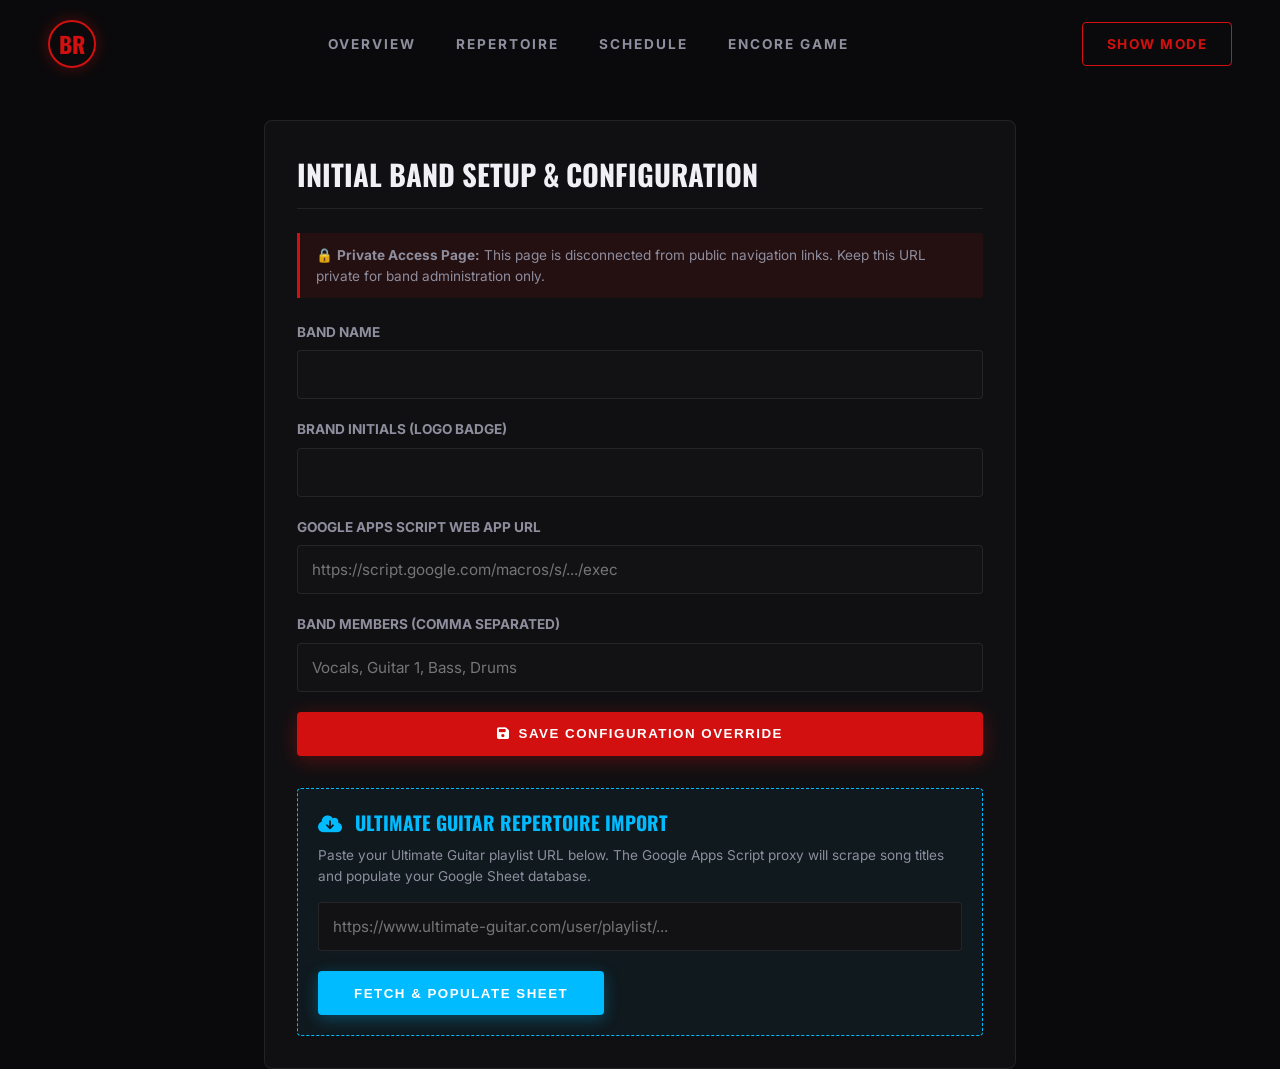
==== admin.html @ 64a3a09d "Update admin.html" ====
<!DOCTYPE html>
<html lang="en">
<head>
  <meta charset="UTF-8">
  <meta name="viewport" content="width=device-width, initial-scale=1.0, maximum-scale=1.0, user-scalable=no, viewport-fit=cover">
  <meta name="theme-color" content="#0a0a0c">
  <title>Admin Operations — Setup & Sync</title>

  <!-- Typography & Icons -->
  <link rel="preconnect" href="https://fonts.googleapis.com">
  <link rel="preconnect" href="https://fonts.gstatic.com" crossorigin>
  <link href="https://fonts.googleapis.com/css2?family=Inter:wght@400;600;700&family=Oswald:wght@700&display=swap" rel="stylesheet">
  <link rel="stylesheet" href="https://cdnjs.cloudflare.com/ajax/libs/font-awesome/6.4.0/css/all.min.css">
  
  <!-- Shared Design Engine -->
  <link rel="stylesheet" href="css/style.css">

  <style>
    .admin-container {
      max-width: 800px;
      margin: 120px auto 60px auto;
      padding: 0 24px;
    }

    .admin-panel {
      background: var(--bg-card);
      border: 1px solid var(--border-dark);
      border-radius: var(--radius-md);
      padding: 32px;
      backdrop-filter: blur(12px);
    }

    .admin-panel h2 {
      font-family: var(--font-display);
      font-size: 1.8rem;
      text-transform: uppercase;
      margin-bottom: 24px;
      border-bottom: 1px solid var(--border-dark);
      padding-bottom: 12px;
    }

    .form-group {
      margin-bottom: 20px;
    }

    .form-group label {
      display: block;
      font-size: 0.85rem;
      font-weight: 700;
      color: var(--text-muted);
      margin-bottom: 8px;
      text-transform: uppercase;
    }

    .form-control {
      width: 100%;
      padding: 14px;
      background: var(--bg-secondary);
      border: 1px solid var(--border-dark);
      border-radius: var(--radius-sm);
      color: var(--text-main);
      font-family: var(--font-body);
      font-size: 0.95rem;
    }

    .form-control:focus {
      outline: none;
      border-color: var(--accent-red);
    }

    .sync-box {
      background: rgba(0, 187, 255, 0.05);
      border: 1px dashed #00bbff;
      border-radius: var(--radius-sm);
      padding: 20px;
      margin-top: 32px;
    }

    .sync-box h3 {
      font-family: var(--font-display);
      color: #00bbff;
      font-size: 1.2rem;
      margin-bottom: 8px;
    }

    .security-notice {
      background: rgba(211, 16, 16, 0.1);
      border-left: 3px solid var(--accent-red);
      padding: 12px 16px;
      font-size: 0.85rem;
      color: var(--text-muted);
      margin-bottom: 24px;
      border-radius: 0 var(--radius-sm) var(--radius-sm) 0;
    }
  </style>
</head>
<body class="no-select">

  <!-- Isolated Navigation Bar (Notice 'Members/Admin' is unlinked from public view) -->
  <header>
    <nav class="navbar">
      <a href="index.html" class="brand-logo" id="navLogo">BR</a>
      <ul class="nav-links">
        <li><a href="index.html">Overview</a></li>
        <li><a href="playlist.html">Repertoire</a></li>
        <li><a href="calendar.html">Schedule</a></li>
        <li><a href="fan.html">Encore Game</a></li>
      </ul>
      <a href="rehearsal.html" class="btn-sign-in">SHOW MODE</a>
    </nav>
  </header>

  <!-- Admin Workspace -->
  <main class="admin-container">
    <section class="admin-panel">
      <h2>INITIAL BAND SETUP &amp; CONFIGURATION</h2>
      
      <div class="security-notice">
        🔒 <strong>Private Access Page:</strong> This page is disconnected from public navigation links. Keep this URL private for band administration only.
      </div>

      <form id="adminForm" onsubmit="saveAdminSettings(event)">
        
        <div class="form-group">
          <label for="cfgBandName">Band Name</label>
          <input type="text" id="cfgBandName" class="form-control" required>
        </div>

        <div class="form-group">
          <label for="cfgBrandInitials">Brand Initials (Logo Badge)</label>
          <input type="text" id="cfgBrandInitials" class="form-control" maxlength="3" required>
        </div>

        <div class="form-group">
          <label for="cfgScriptUrl">Google Apps Script Web App URL</label>
          <input type="url" id="cfgScriptUrl" class="form-control" placeholder="https://script.google.com/macros/s/.../exec">
        </div>

        <div class="form-group">
          <label for="cfgMembers">Band Members (Comma Separated)</label>
          <input type="text" id="cfgMembers" class="form-control" placeholder="Vocals, Guitar 1, Bass, Drums">
        </div>

        <button type="submit" class="btn-primary" style="width: 100%;">
          <i class="fa-solid fa-floppy-disk" style="margin-right: 8px;"></i> SAVE CONFIGURATION OVERRIDE
        </button>
      </form>

      <!-- Ultimate Guitar Auto-Sync Utility -->
      <div class="sync-box">
        <h3><i class="fa-solid fa-cloud-arrow-down" style="margin-right: 8px;"></i> ULTIMATE GUITAR REPERTOIRE IMPORT</h3>
        <p style="font-size: 0.85rem; color: var(--text-muted); margin-bottom: 16px;">
          Paste your Ultimate Guitar playlist URL below. The Google Apps Script proxy will scrape song titles and populate your Google Sheet database.
        </p>
        <div class="form-group">
          <input type="url" id="ugPlaylistUrl" class="form-control" placeholder="https://www.ultimate-guitar.com/user/playlist/...">
        </div>
        <button class="btn-primary" style="background: #00bbff; box-shadow: 0 4px 16px rgba(0,187,255,0.3);" onclick="syncUGPlaylist()">
          FETCH &amp; POPULATE SHEET
        </button>
      </div>

    </section>
  </main>

  <!-- JS Dependencies -->
  <script src="js/config.js"></script>
  <script src="js/api.js"></script>

  <script>
    document.addEventListener("DOMContentLoaded", () => {
      if (typeof BAND_CONFIG !== 'undefined') {
        document.getElementById('cfgBandName').value = BAND_CONFIG.bandName || '';
        document.getElementById('cfgBrandInitials').value = BAND_CONFIG.brandInitials || '';
        document.getElementById('cfgScriptUrl').value = BAND_CONFIG.googleScriptUrl || '';
        document.getElementById('cfgMembers').value = (BAND_CONFIG.members || []).join(', ');
      }
    });

    function saveAdminSettings(e) {
      e.preventDefault();
      
      const updatedConfig = {
        bandName: document.getElementById('cfgBandName').value,
        brandInitials: document.getElementById('cfgBrandInitials').value,
        googleScriptUrl: document.getElementById('cfgScriptUrl').value,
        members: document.getElementById('cfgMembers').value.split(',').map(m => m.trim())
      };

      // Save locally to browser local storage
      localStorage.setItem('BAND_CONFIG_OVERRIDE', JSON.stringify(updatedConfig));
      alert("Configuration override saved locally!");
      window.location.reload();
    }

    async function syncUGPlaylist() {
      const ugUrl = document.getElementById('ugPlaylistUrl').value;
      if (!ugUrl) return alert("Please enter a valid Ultimate Guitar playlist link.");
      if (!BAND_CONFIG.googleScriptUrl) return alert("Please configure and save your Google Apps Script Web App URL first.");

      alert("Triggering server-side scraper... This may take a few seconds.");

      try {
        const response = await fetch(`${BAND_CONFIG.googleScriptUrl}?action=parseUGLink&url=${encodeURIComponent(ugUrl)}`);
        const result = await response.json();
        if (result.status === 'success') {
          alert(`Successfully parsed ${result.data.length} tracks into Google Sheets! Your background sync script will update data/playlist.json.`);
        } else {
          alert("Error parsing UG link: " + result.message);
        }
      } catch (err) {
        alert("Failed to connect to backend server.");
      }
    }
  </script>
</body>
</html>
---- css/style.css ----
/* ==========================================================================
   DESIGN SYSTEM TOKENS & CROSS-PLATFORM RESET
   ========================================================================== */
:root {
  /* Color Palette */
  --bg-primary: #0a0a0c;
  --bg-secondary: #121215;
  --bg-card: rgba(18, 18, 21, 0.85);
  
  --accent-red: #d31010;
  --accent-red-hover: #ff1e1e;
  --accent-red-glow: rgba(211, 16, 16, 0.35);
  
  --text-main: #f0f0f5;
  --text-muted: #8e8e9e;
  --text-dim: #505060;
  
  --border-dark: rgba(255, 255, 255, 0.08);
  --border-red: rgba(211, 16, 16, 0.3);

  /* Fluid Typography using CSS Clamp (Device Agnostic) */
  --font-display: 'Oswald', 'Impact', 'Arial Black', sans-serif;
  --font-body: 'Inter', -apple-system, BlinkMacSystemFont, "Segoe UI", Roboto, Oxygen, Ubuntu, Cantarell, sans-serif;
  --font-mono: 'Courier New', Courier, monospace;

  /* Touch & Ergonomics */
  --touch-target-min: 44px;
  --radius-sm: 4px;
  --radius-md: 8px;
  --radius-lg: 16px;
  
  /* Transitions */
  --transition-fast: 0.15s cubic-bezier(0.4, 0, 0.2, 1);
  --transition-smooth: 0.3s cubic-bezier(0.4, 0, 0.2, 1);
}

/* Universal Box Sizing & Touch Tap Highlight Reset */
*, *::before, *::after {
  box-sizing: border-box;
  margin: 0;
  padding: 0;
  -webkit-tap-highlight-color: transparent; /* Eliminates Android/iOS tap gray flash */
}

/* Root Document Optimization */
html {
  font-size: 16px;
  scroll-behavior: smooth;
  height: 100%;
  background-color: var(--bg-primary);
}

body {
  background-color: var(--bg-primary);
  color: var(--text-main);
  font-family: var(--font-body);
  line-height: 1.5;
  min-height: 100vh;
  min-height: 100dvh; /* Dynamic Viewport Height for iOS Safari / Mobile Chrome */
  overflow-x: hidden;
  text-rendering: optimizeLegibility;
  -webkit-font-smoothing: antialiased;
  -moz-osx-font-smoothing: grayscale;
  
  /* Handle iOS Safe Area Insets (iPhone Notch / Home Bar) */
  padding-top: env(safe-area-inset-top);
  padding-bottom: env(safe-area-inset-bottom);
  padding-left: env(safe-area-inset-left);
  padding-right: env(safe-area-inset-right);
}

/* Prevent unwanted OS text selection during touch hold gestures */
.no-select {
  -webkit-touch-callout: none; /* iOS Safari touch popups */
  -webkit-user-select: none;   /* Safari */
  -khtml-user-select: none;
  -moz-user-select: none;      /* Firefox */
  -ms-user-select: none;       /* IE/Edge */
  user-select: none;           /* Standard */
}

/* ==========================================================================
   NAVIGATION BAR (Responsive Flexbox & Glassmorphism)
   ========================================================================== */
.navbar {
  display: flex;
  justify-content: space-between;
  align-items: center;
  padding: 20px 48px;
  position: absolute;
  top: 0;
  left: 0;
  width: 100%;
  z-index: 1000;
  background: linear-gradient(180deg, rgba(10, 10, 12, 0.9) 0%, rgba(10, 10, 12, 0) 100%);
}

.brand-logo {
  display: inline-flex;
  align-items: center;
  justify-content: center;
  min-width: var(--touch-target-min);
  min-height: var(--touch-target-min);
  width: 48px;
  height: 48px;
  border-radius: 50%;
  border: 2px solid var(--accent-red);
  color: var(--accent-red);
  font-family: var(--font-display);
  font-size: 1.4rem;
  font-weight: 700;
  text-decoration: none;
  box-shadow: 0 0 16px var(--accent-red-glow);
  transition: transform var(--transition-fast);
}

.brand-logo:active {
  transform: scale(0.95);
}

.nav-links {
  display: flex;
  gap: 32px;
  list-style: none;
}

.nav-links a {
  color: var(--text-muted);
  text-decoration: none;
  font-size: 0.85rem;
  font-weight: 700;
  letter-spacing: 2px;
  text-transform: uppercase;
  padding: 8px 4px;
  min-height: var(--touch-target-min);
  display: inline-flex;
  align-items: center;
  transition: color var(--transition-fast);
}

.nav-links a:hover,
.nav-links a.active {
  color: var(--text-main);
  border-bottom: 2px solid var(--accent-red);
}

.btn-sign-in {
  display: inline-flex;
  align-items: center;
  justify-content: center;
  min-height: var(--touch-target-min);
  padding: 10px 24px;
  border: 1px solid var(--accent-red);
  color: var(--accent-red);
  background: transparent;
  text-decoration: none;
  font-size: 0.85rem;
  font-weight: 700;
  letter-spacing: 1.5px;
  text-transform: uppercase;
  border-radius: var(--radius-sm);
  transition: all var(--transition-fast);
  cursor: pointer;
}

.btn-sign-in:hover, .btn-sign-in:active {
  background: var(--accent-red);
  color: #fff;
  box-shadow: 0 0 20px var(--accent-red-glow);
}

/* ==========================================================================
   HERO SECTION (Fluid Layouts & Aspect Ratio Handling)
   ========================================================================== */
.hero {
  position: relative;
  min-height: 100vh;
  min-height: 100dvh;
  display: flex;
  flex-direction: column;
  justify-content: space-between;
  padding: 120px 48px 40px 48px;
  background: 
    linear-gradient(90deg, rgba(10,10,12,0.95) 0%, rgba(10,10,12,0.65) 50%, rgba(10,10,12,0.95) 100%),
    radial-gradient(circle at 65% 40%, var(--accent-red-glow) 0%, transparent 45%),
    url('../assets/images/hero-bg.jpg') center/cover no-repeat #0a0a0c;
}

.hero-content {
  max-width: 700px;
  margin-top: auto;
  margin-bottom: 40px;
  z-index: 2;
}

/* Fluid Heading Scaling across screens using clamp() */
.hero-title {
  font-family: var(--font-display);
  font-size: clamp(2.8rem, 7vw, 5.5rem);
  line-height: 0.95;
  letter-spacing: 1px;
  text-transform: uppercase;
  margin-bottom: 20px;
}

.hero-title span.white { color: var(--text-main); display: block; }
.hero-title span.red { color: var(--accent-red); display: block; text-shadow: 0 0 24px var(--accent-red-glow); }

.hero-subtitle {
  color: var(--text-muted);
  font-size: clamp(0.95rem, 2vw, 1.2rem);
  margin-bottom: 32px;
  max-width: 520px;
}

.hero-actions {
  display: flex;
  align-items: center;
  gap: 20px;
  flex-wrap: wrap;
}

.btn-primary {
  display: inline-flex;
  align-items: center;
  justify-content: center;
  min-height: var(--touch-target-min);
  background: var(--accent-red);
  color: #fff;
  padding: 14px 36px;
  font-weight: 700;
  letter-spacing: 1.5px;
  text-transform: uppercase;
  text-decoration: none;
  border-radius: var(--radius-sm);
  box-shadow: 0 4px 20px var(--accent-red-glow);
  transition: all var(--transition-fast);
  border: none;
  cursor: pointer;
}

.btn-primary:hover, .btn-primary:active {
  background: var(--accent-red-hover);
  transform: translateY(-2px);
}

.btn-link {
  display: inline-flex;
  align-items: center;
  min-height: var(--touch-target-min);
  color: var(--text-main);
  text-decoration: none;
  font-size: 0.9rem;
  font-weight: 600;
  letter-spacing: 1px;
  transition: color var(--transition-fast);
  padding: 0 8px;
}

.btn-link:hover { color: var(--accent-red); }

/* ==========================================================================
   FEATURE DOCK / GRID (Auto-Fit Responsive Grid Layout)
   ========================================================================== */
.features-dock {
  display: grid;
  grid-template-columns: repeat(auto-fit, minmax(240px, 1fr));
  gap: 16px;
  z-index: 2;
  width: 100%;
}

.feature-card {
  background: var(--bg-card);
  border: 1px solid var(--border-dark);
  border-radius: var(--radius-md);
  padding: 20px;
  display: flex;
  align-items: flex-start;
  gap: 16px;
  backdrop-filter: blur(12px);
  -webkit-backdrop-filter: blur(12px); /* Safari support */
  text-decoration: none;
  transition: all var(--transition-smooth);
  min-height: 88px;
}

.feature-card:hover {
  border-color: var(--border-red);
  transform: translateY(-4px);
  background: rgba(25, 25, 30, 0.9);
  box-shadow: 0 12px 30px rgba(0, 0, 0, 0.6);
}

.feature-icon {
  color: var(--accent-red);
  font-size: 1.6rem;
  flex-shrink: 0;
  margin-top: 2px;
}

.feature-info h3 {
  color: var(--text-main);
  font-size: 0.85rem;
  font-weight: 700;
  letter-spacing: 1.5px;
  text-transform: uppercase;
  margin-bottom: 4px;
}

.feature-info p {
  color: var(--text-muted);
  font-size: 0.8rem;
  line-height: 1.35;
}

/* ==========================================================================
   MEDIA QUERIES (Mobile, Tablet, Desktop Ergonomics)
   ========================================================================== */

/* Tablets & Small Laptops */
@media (max-width: 1024px) {
  .navbar { padding: 16px 32px; }
  .hero { padding: 100px 32px 32px 32px; }
}

/* Mobile Devices (iOS iPhones, Android Smartphones) */
@media (max-width: 768px) {
  .navbar {
    padding: 16px 20px;
  }
  
  /* Hide text links on small screens to prioritize clean touch experience */
  .nav-links {
    display: none; 
  }

  .hero {
    padding: 90px 20px 24px 20px;
  }

  .hero-content {
    margin-bottom: 24px;
  }

  .hero-actions {
    flex-direction: column;
    align-items: stretch;
    gap: 12px;
  }

  .btn-primary, .btn-link {
    width: 100%;
    justify-content: center;
  }

  .features-dock {
    grid-template-columns: 1fr; /* Single column stack for mobile touch readability */
    gap: 12px;
  }

  .feature-card {
    padding: 16px;
  }
}
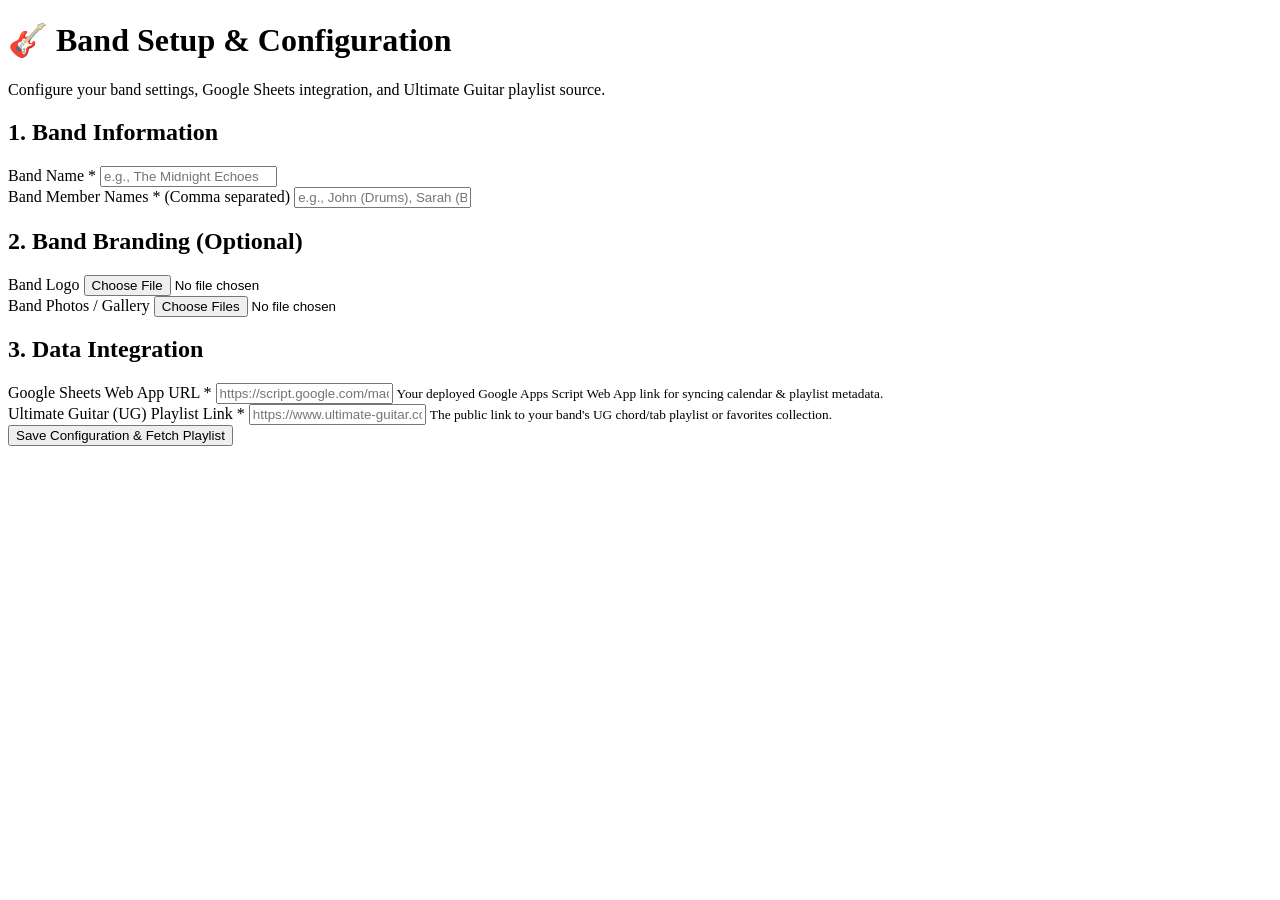
==== commit 56bd54c5: "Update and rename setup.html to admin.html" ====
--- a/admin.html
+++ b/admin.html
@@ -2,216 +2,82 @@
 <html lang="en">
 <head>
   <meta charset="UTF-8">
-  <meta name="viewport" content="width=device-width, initial-scale=1.0, maximum-scale=1.0, user-scalable=no, viewport-fit=cover">
-  <meta name="theme-color" content="#0a0a0c">
-  <title>Admin Operations — Setup & Sync</title>
+  <meta name="viewport" content="width=device-width, initial-scale=1.0">
+  <title>Band Setup & Admin Configuration</title>
+  <link rel="stylesheet" href="css/main.css">
+  <link rel="stylesheet" href="css/components.css">
+  <link rel="stylesheet" href="css/responsive.css">
+</head>
+<body>
 
-  <!-- Typography & Icons -->
-  <link rel="preconnect" href="https://fonts.googleapis.com">
-  <link rel="preconnect" href="https://fonts.gstatic.com" crossorigin>
-  <link href="https://fonts.googleapis.com/css2?family=Inter:wght@400;600;700&family=Oswald:wght@700&display=swap" rel="stylesheet">
-  <link rel="stylesheet" href="https://cdnjs.cloudflare.com/ajax/libs/font-awesome/6.4.0/css/all.min.css">
-  
-  <!-- Shared Design Engine -->
-  <link rel="stylesheet" href="css/style.css">
+  <main class="container">
+    <header class="admin-header">
+      <h1>🎸 Band Setup & Configuration</h1>
+      <p>Configure your band settings, Google Sheets integration, and Ultimate Guitar playlist source.</p>
+    </header>
 
-  <style>
-    .admin-container {
-      max-width: 800px;
-      margin: 120px auto 60px auto;
-      padding: 0 24px;
-    }
-
-    .admin-panel {
-      background: var(--bg-card);
-      border: 1px solid var(--border-dark);
-      border-radius: var(--radius-md);
-      padding: 32px;
-      backdrop-filter: blur(12px);
-    }
-
-    .admin-panel h2 {
-      font-family: var(--font-display);
-      font-size: 1.8rem;
-      text-transform: uppercase;
-      margin-bottom: 24px;
-      border-bottom: 1px solid var(--border-dark);
-      padding-bottom: 12px;
-    }
-
-    .form-group {
-      margin-bottom: 20px;
-    }
-
-    .form-group label {
-      display: block;
-      font-size: 0.85rem;
-      font-weight: 700;
-      color: var(--text-muted);
-      margin-bottom: 8px;
-      text-transform: uppercase;
-    }
-
-    .form-control {
-      width: 100%;
-      padding: 14px;
-      background: var(--bg-secondary);
-      border: 1px solid var(--border-dark);
-      border-radius: var(--radius-sm);
-      color: var(--text-main);
-      font-family: var(--font-body);
-      font-size: 0.95rem;
-    }
-
-    .form-control:focus {
-      outline: none;
-      border-color: var(--accent-red);
-    }
-
-    .sync-box {
-      background: rgba(0, 187, 255, 0.05);
-      border: 1px dashed #00bbff;
-      border-radius: var(--radius-sm);
-      padding: 20px;
-      margin-top: 32px;
-    }
-
-    .sync-box h3 {
-      font-family: var(--font-display);
-      color: #00bbff;
-      font-size: 1.2rem;
-      margin-bottom: 8px;
-    }
-
-    .security-notice {
-      background: rgba(211, 16, 16, 0.1);
-      border-left: 3px solid var(--accent-red);
-      padding: 12px 16px;
-      font-size: 0.85rem;
-      color: var(--text-muted);
-      margin-bottom: 24px;
-      border-radius: 0 var(--radius-sm) var(--radius-sm) 0;
-    }
-  </style>
-</head>
-<body class="no-select">
-
-  <!-- Isolated Navigation Bar (Notice 'Members/Admin' is unlinked from public view) -->
-  <header>
-    <nav class="navbar">
-      <a href="index.html" class="brand-logo" id="navLogo">BR</a>
-      <ul class="nav-links">
-        <li><a href="index.html">Overview</a></li>
-        <li><a href="playlist.html">Repertoire</a></li>
-        <li><a href="calendar.html">Schedule</a></li>
-        <li><a href="fan.html">Encore Game</a></li>
-      </ul>
-      <a href="rehearsal.html" class="btn-sign-in">SHOW MODE</a>
-    </nav>
-  </header>
-
-  <!-- Admin Workspace -->
-  <main class="admin-container">
-    <section class="admin-panel">
-      <h2>INITIAL BAND SETUP &amp; CONFIGURATION</h2>
+    <form id="admin-form" class="card">
       
-      <div class="security-notice">
-        🔒 <strong>Private Access Page:</strong> This page is disconnected from public navigation links. Keep this URL private for band administration only.
-      </div>
-
-      <form id="adminForm" onsubmit="saveAdminSettings(event)">
+      <!-- Band Basic Details -->
+      <section class="form-section">
+        <h2>1. Band Information</h2>
         
         <div class="form-group">
-          <label for="cfgBandName">Band Name</label>
-          <input type="text" id="cfgBandName" class="form-control" required>
+          <label for="band-name">Band Name *</label>
+          <input type="text" id="band-name" name="bandName" placeholder="e.g., The Midnight Echoes" required>
         </div>
 
         <div class="form-group">
-          <label for="cfgBrandInitials">Brand Initials (Logo Badge)</label>
-          <input type="text" id="cfgBrandInitials" class="form-control" maxlength="3" required>
+          <label for="band-members">Band Member Names * (Comma separated)</label>
+          <input type="text" id="band-members" name="bandMembers" placeholder="e.g., John (Drums), Sarah (Bass), Alex (Guitar & Vox)" required>
+        </div>
+      </section>
+
+      <!-- Media Uploads -->
+      <section class="form-section">
+        <h2>2. Band Branding (Optional)</h2>
+        
+        <div class="form-group">
+          <label for="band-logo">Band Logo</label>
+          <input type="file" id="band-logo" name="bandLogo" accept="image/*">
+          <div id="logo-preview" class="image-preview"></div>
         </div>
 
         <div class="form-group">
-          <label for="cfgScriptUrl">Google Apps Script Web App URL</label>
-          <input type="url" id="cfgScriptUrl" class="form-control" placeholder="https://script.google.com/macros/s/.../exec">
+          <label for="band-photos">Band Photos / Gallery</label>
+          <input type="file" id="band-photos" name="bandPhotos" accept="image/*" multiple>
+          <div id="photos-preview" class="image-preview-grid"></div>
+        </div>
+      </section>
+
+      <!-- Integrations & Links -->
+      <section class="form-section">
+        <h2>3. Data Integration</h2>
+
+        <div class="form-group">
+          <label for="sheets-url">Google Sheets Web App URL *</label>
+          <input type="url" id="sheets-url" name="sheetsUrl" placeholder="https://script.google.com/macros/s/.../exec" required>
+          <small class="help-text">Your deployed Google Apps Script Web App link for syncing calendar & playlist metadata.</small>
         </div>
 
         <div class="form-group">
-          <label for="cfgMembers">Band Members (Comma Separated)</label>
-          <input type="text" id="cfgMembers" class="form-control" placeholder="Vocals, Guitar 1, Bass, Drums">
+          <label for="ug-link">Ultimate Guitar (UG) Playlist Link *</label>
+          <input type="url" id="ug-link" name="ugLink" placeholder="https://www.ultimate-guitar.com/user/playlist/..." required>
+          <small class="help-text">The public link to your band's UG chord/tab playlist or favorites collection.</small>
         </div>
+      </section>
 
-        <button type="submit" class="btn-primary" style="width: 100%;">
-          <i class="fa-solid fa-floppy-disk" style="margin-right: 8px;"></i> SAVE CONFIGURATION OVERRIDE
-        </button>
-      </form>
-
-      <!-- Ultimate Guitar Auto-Sync Utility -->
-      <div class="sync-box">
-        <h3><i class="fa-solid fa-cloud-arrow-down" style="margin-right: 8px;"></i> ULTIMATE GUITAR REPERTOIRE IMPORT</h3>
-        <p style="font-size: 0.85rem; color: var(--text-muted); margin-bottom: 16px;">
-          Paste your Ultimate Guitar playlist URL below. The Google Apps Script proxy will scrape song titles and populate your Google Sheet database.
-        </p>
-        <div class="form-group">
-          <input type="url" id="ugPlaylistUrl" class="form-control" placeholder="https://www.ultimate-guitar.com/user/playlist/...">
-        </div>
-        <button class="btn-primary" style="background: #00bbff; box-shadow: 0 4px 16px rgba(0,187,255,0.3);" onclick="syncUGPlaylist()">
-          FETCH &amp; POPULATE SHEET
-        </button>
+      <!-- Form Actions -->
+      <div class="form-actions">
+        <button type="submit" id="save-btn" class="btn btn-primary">Save Configuration & Fetch Playlist</button>
+        <span id="status-message" class="status-msg"></span>
       </div>
 
-    </section>
+    </form>
   </main>
 
-  <!-- JS Dependencies -->
   <script src="js/config.js"></script>
   <script src="js/api.js"></script>
-
-  <script>
-    document.addEventListener("DOMContentLoaded", () => {
-      if (typeof BAND_CONFIG !== 'undefined') {
-        document.getElementById('cfgBandName').value = BAND_CONFIG.bandName || '';
-        document.getElementById('cfgBrandInitials').value = BAND_CONFIG.brandInitials || '';
-        document.getElementById('cfgScriptUrl').value = BAND_CONFIG.googleScriptUrl || '';
-        document.getElementById('cfgMembers').value = (BAND_CONFIG.members || []).join(', ');
-      }
-    });
-
-    function saveAdminSettings(e) {
-      e.preventDefault();
-      
-      const updatedConfig = {
-        bandName: document.getElementById('cfgBandName').value,
-        brandInitials: document.getElementById('cfgBrandInitials').value,
-        googleScriptUrl: document.getElementById('cfgScriptUrl').value,
-        members: document.getElementById('cfgMembers').value.split(',').map(m => m.trim())
-      };
-
-      // Save locally to browser local storage
-      localStorage.setItem('BAND_CONFIG_OVERRIDE', JSON.stringify(updatedConfig));
-      alert("Configuration override saved locally!");
-      window.location.reload();
-    }
-
-    async function syncUGPlaylist() {
-      const ugUrl = document.getElementById('ugPlaylistUrl').value;
-      if (!ugUrl) return alert("Please enter a valid Ultimate Guitar playlist link.");
-      if (!BAND_CONFIG.googleScriptUrl) return alert("Please configure and save your Google Apps Script Web App URL first.");
-
-      alert("Triggering server-side scraper... This may take a few seconds.");
-
-      try {
-        const response = await fetch(`${BAND_CONFIG.googleScriptUrl}?action=parseUGLink&url=${encodeURIComponent(ugUrl)}`);
-        const result = await response.json();
-        if (result.status === 'success') {
-          alert(`Successfully parsed ${result.data.length} tracks into Google Sheets! Your background sync script will update data/playlist.json.`);
-        } else {
-          alert("Error parsing UG link: " + result.message);
-        }
-      } catch (err) {
-        alert("Failed to connect to backend server.");
-      }
-    }
-  </script>
+  <script src="js/admin.js"></script>
 </body>
 </html>
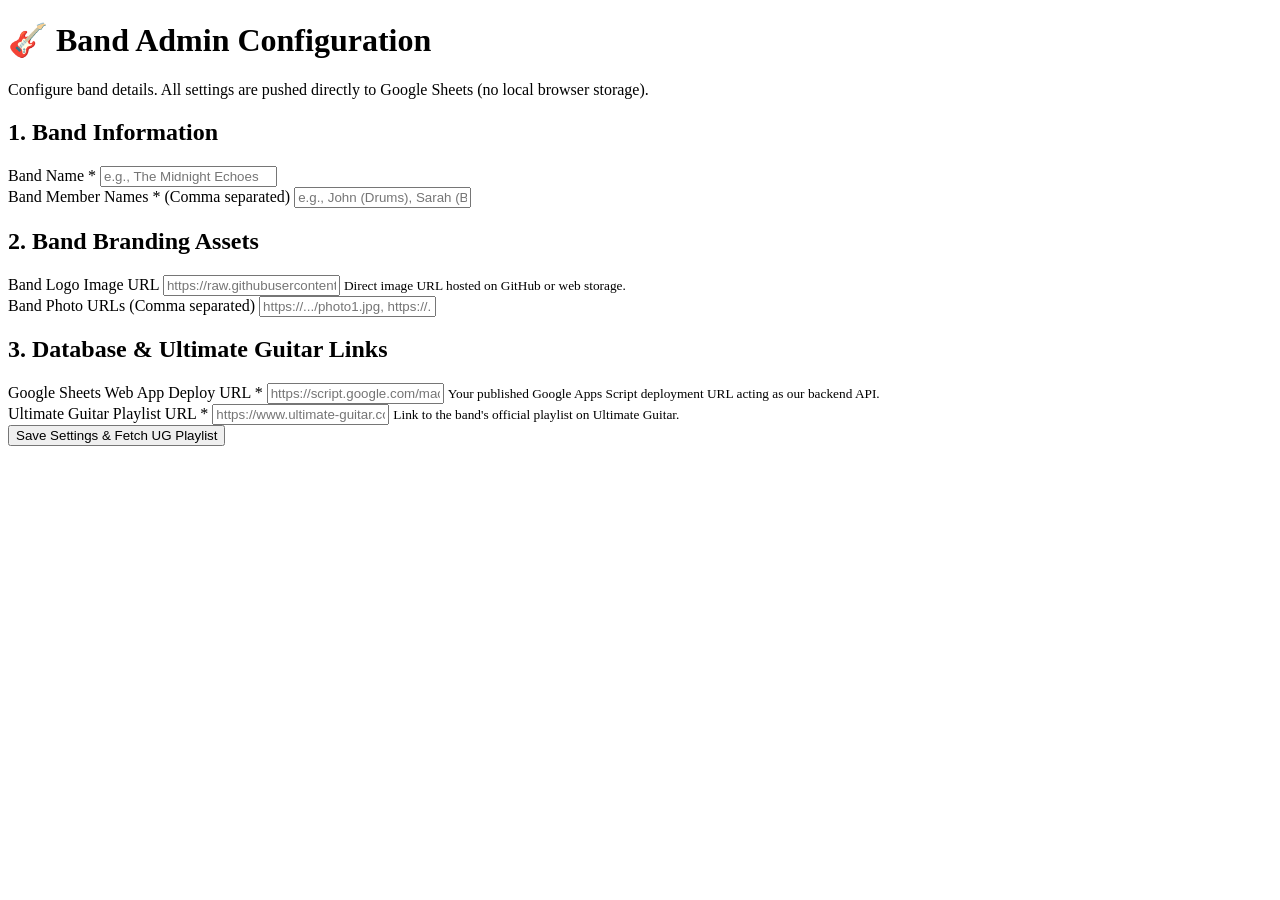
==== commit 50df3f85: "Update admin.html" ====
--- a/admin.html
+++ b/admin.html
@@ -3,7 +3,7 @@
 <head>
   <meta charset="UTF-8">
   <meta name="viewport" content="width=device-width, initial-scale=1.0">
-  <title>Band Setup & Admin Configuration</title>
+  <title>Admin - Band Configuration</title>
   <link rel="stylesheet" href="css/main.css">
   <link rel="stylesheet" href="css/components.css">
   <link rel="stylesheet" href="css/responsive.css">
@@ -12,8 +12,8 @@
 
   <main class="container">
     <header class="admin-header">
-      <h1>🎸 Band Setup & Configuration</h1>
-      <p>Configure your band settings, Google Sheets integration, and Ultimate Guitar playlist source.</p>
+      <h1>🎸 Band Admin Configuration</h1>
+      <p>Configure band details. All settings are pushed directly to Google Sheets (no local browser storage).</p>
     </header>
 
     <form id="admin-form" class="card">
@@ -29,48 +29,47 @@
 
         <div class="form-group">
           <label for="band-members">Band Member Names * (Comma separated)</label>
-          <input type="text" id="band-members" name="bandMembers" placeholder="e.g., John (Drums), Sarah (Bass), Alex (Guitar & Vox)" required>
+          <input type="text" id="band-members" name="bandMembers" placeholder="e.g., John (Drums), Sarah (Bass), Alex (Guitar)" required>
         </div>
       </section>
 
-      <!-- Media Uploads -->
+      <!-- Media Links -->
       <section class="form-section">
-        <h2>2. Band Branding (Optional)</h2>
+        <h2>2. Band Branding Assets</h2>
         
         <div class="form-group">
-          <label for="band-logo">Band Logo</label>
-          <input type="file" id="band-logo" name="bandLogo" accept="image/*">
-          <div id="logo-preview" class="image-preview"></div>
+          <label for="band-logo-url">Band Logo Image URL</label>
+          <input type="url" id="band-logo-url" name="bandLogoUrl" placeholder="https://raw.githubusercontent.com/.../logo.png">
+          <small class="help-text">Direct image URL hosted on GitHub or web storage.</small>
         </div>
 
         <div class="form-group">
-          <label for="band-photos">Band Photos / Gallery</label>
-          <input type="file" id="band-photos" name="bandPhotos" accept="image/*" multiple>
-          <div id="photos-preview" class="image-preview-grid"></div>
+          <label for="band-photos-urls">Band Photo URLs (Comma separated)</label>
+          <input type="text" id="band-photos-urls" name="bandPhotosUrls" placeholder="https://.../photo1.jpg, https://.../photo2.jpg">
         </div>
       </section>
 
-      <!-- Integrations & Links -->
+      <!-- External Service Webhooks -->
       <section class="form-section">
-        <h2>3. Data Integration</h2>
+        <h2>3. Database & Ultimate Guitar Links</h2>
 
         <div class="form-group">
-          <label for="sheets-url">Google Sheets Web App URL *</label>
+          <label for="sheets-url">Google Sheets Web App Deploy URL *</label>
           <input type="url" id="sheets-url" name="sheetsUrl" placeholder="https://script.google.com/macros/s/.../exec" required>
-          <small class="help-text">Your deployed Google Apps Script Web App link for syncing calendar & playlist metadata.</small>
+          <small class="help-text">Your published Google Apps Script deployment URL acting as our backend API.</small>
         </div>
 
         <div class="form-group">
-          <label for="ug-link">Ultimate Guitar (UG) Playlist Link *</label>
+          <label for="ug-link">Ultimate Guitar Playlist URL *</label>
           <input type="url" id="ug-link" name="ugLink" placeholder="https://www.ultimate-guitar.com/user/playlist/..." required>
-          <small class="help-text">The public link to your band's UG chord/tab playlist or favorites collection.</small>
+          <small class="help-text">Link to the band's official playlist on Ultimate Guitar.</small>
         </div>
       </section>
 
-      <!-- Form Actions -->
+      <!-- Submit Actions -->
       <div class="form-actions">
-        <button type="submit" id="save-btn" class="btn btn-primary">Save Configuration & Fetch Playlist</button>
-        <span id="status-message" class="status-msg"></span>
+        <button type="submit" id="save-btn" class="btn btn-primary">Save Settings & Fetch UG Playlist</button>
+        <div id="status-message" class="status-msg" aria-live="polite"></div>
       </div>
 
     </form>
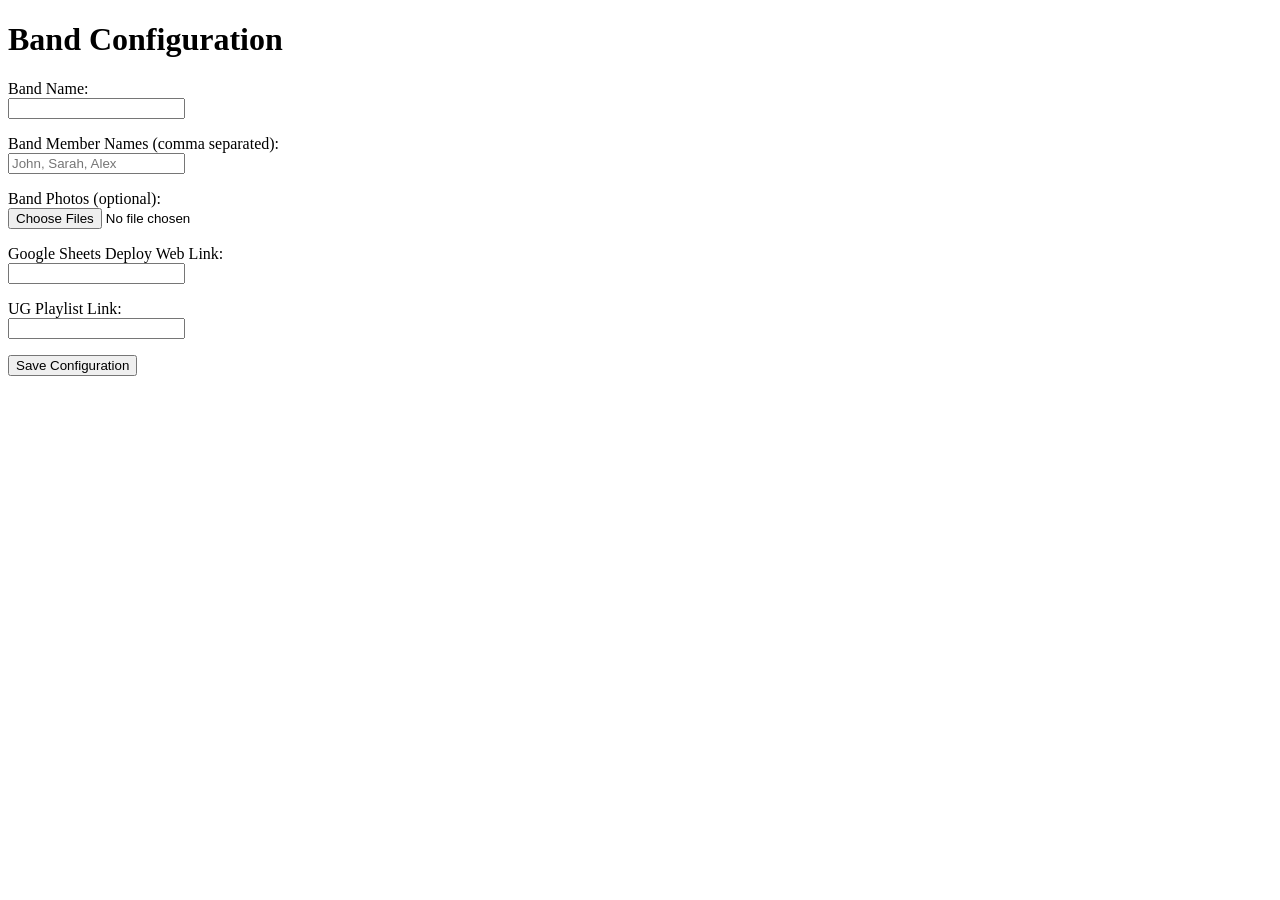
==== commit d5958753: "Update admin.html" ====
--- a/admin.html
+++ b/admin.html
@@ -3,80 +3,44 @@
 <head>
   <meta charset="UTF-8">
   <meta name="viewport" content="width=device-width, initial-scale=1.0">
-  <title>Admin - Band Configuration</title>
-  <link rel="stylesheet" href="css/main.css">
-  <link rel="stylesheet" href="css/components.css">
-  <link rel="stylesheet" href="css/responsive.css">
+  <title>Admin Setup</title>
 </head>
 <body>
+  <h1>Band Configuration</h1>
 
-  <main class="container">
-    <header class="admin-header">
-      <h1>🎸 Band Admin Configuration</h1>
-      <p>Configure band details. All settings are pushed directly to Google Sheets (no local browser storage).</p>
-    </header>
+  <form id="adminForm">
+    <p>
+      <label for="bandName">Band Name:</label><br>
+      <input type="text" id="bandName" name="bandName" required>
+    </p>
 
-    <form id="admin-form" class="card">
-      
-      <!-- Band Basic Details -->
-      <section class="form-section">
-        <h2>1. Band Information</h2>
-        
-        <div class="form-group">
-          <label for="band-name">Band Name *</label>
-          <input type="text" id="band-name" name="bandName" placeholder="e.g., The Midnight Echoes" required>
-        </div>
+    <p>
+      <label for="bandMembers">Band Member Names (comma separated):</label><br>
+      <input type="text" id="bandMembers" name="bandMembers" placeholder="John, Sarah, Alex" required>
+    </p>
 
-        <div class="form-group">
-          <label for="band-members">Band Member Names * (Comma separated)</label>
-          <input type="text" id="band-members" name="bandMembers" placeholder="e.g., John (Drums), Sarah (Bass), Alex (Guitar)" required>
-        </div>
-      </section>
+    <p>
+      <label for="bandPhotos">Band Photos (optional):</label><br>
+      <input type="file" id="bandPhotos" name="bandPhotos" accept="image/*" multiple>
+    </p>
 
-      <!-- Media Links -->
-      <section class="form-section">
-        <h2>2. Band Branding Assets</h2>
-        
-        <div class="form-group">
-          <label for="band-logo-url">Band Logo Image URL</label>
-          <input type="url" id="band-logo-url" name="bandLogoUrl" placeholder="https://raw.githubusercontent.com/.../logo.png">
-          <small class="help-text">Direct image URL hosted on GitHub or web storage.</small>
-        </div>
+    <p>
+      <label for="googleSheetsDeployUrl">Google Sheets Deploy Web Link:</label><br>
+      <input type="url" id="googleSheetsDeployUrl" name="googleSheetsDeployUrl" required>
+    </p>
 
-        <div class="form-group">
-          <label for="band-photos-urls">Band Photo URLs (Comma separated)</label>
-          <input type="text" id="band-photos-urls" name="bandPhotosUrls" placeholder="https://.../photo1.jpg, https://.../photo2.jpg">
-        </div>
-      </section>
+    <p>
+      <label for="ugPlaylistUrl">UG Playlist Link:</label><br>
+      <input type="url" id="ugPlaylistUrl" name="ugPlaylistUrl" required>
+    </p>
 
-      <!-- External Service Webhooks -->
-      <section class="form-section">
-        <h2>3. Database & Ultimate Guitar Links</h2>
+    <p>
+      <button type="submit">Save Configuration</button>
+    </p>
+  </form>
 
-        <div class="form-group">
-          <label for="sheets-url">Google Sheets Web App Deploy URL *</label>
-          <input type="url" id="sheets-url" name="sheetsUrl" placeholder="https://script.google.com/macros/s/.../exec" required>
-          <small class="help-text">Your published Google Apps Script deployment URL acting as our backend API.</small>
-        </div>
+  <div id="status"></div>
 
-        <div class="form-group">
-          <label for="ug-link">Ultimate Guitar Playlist URL *</label>
-          <input type="url" id="ug-link" name="ugLink" placeholder="https://www.ultimate-guitar.com/user/playlist/..." required>
-          <small class="help-text">Link to the band's official playlist on Ultimate Guitar.</small>
-        </div>
-      </section>
-
-      <!-- Submit Actions -->
-      <div class="form-actions">
-        <button type="submit" id="save-btn" class="btn btn-primary">Save Settings & Fetch UG Playlist</button>
-        <div id="status-message" class="status-msg" aria-live="polite"></div>
-      </div>
-
-    </form>
-  </main>
-
-  <script src="js/config.js"></script>
-  <script src="js/api.js"></script>
   <script src="js/admin.js"></script>
 </body>
 </html>
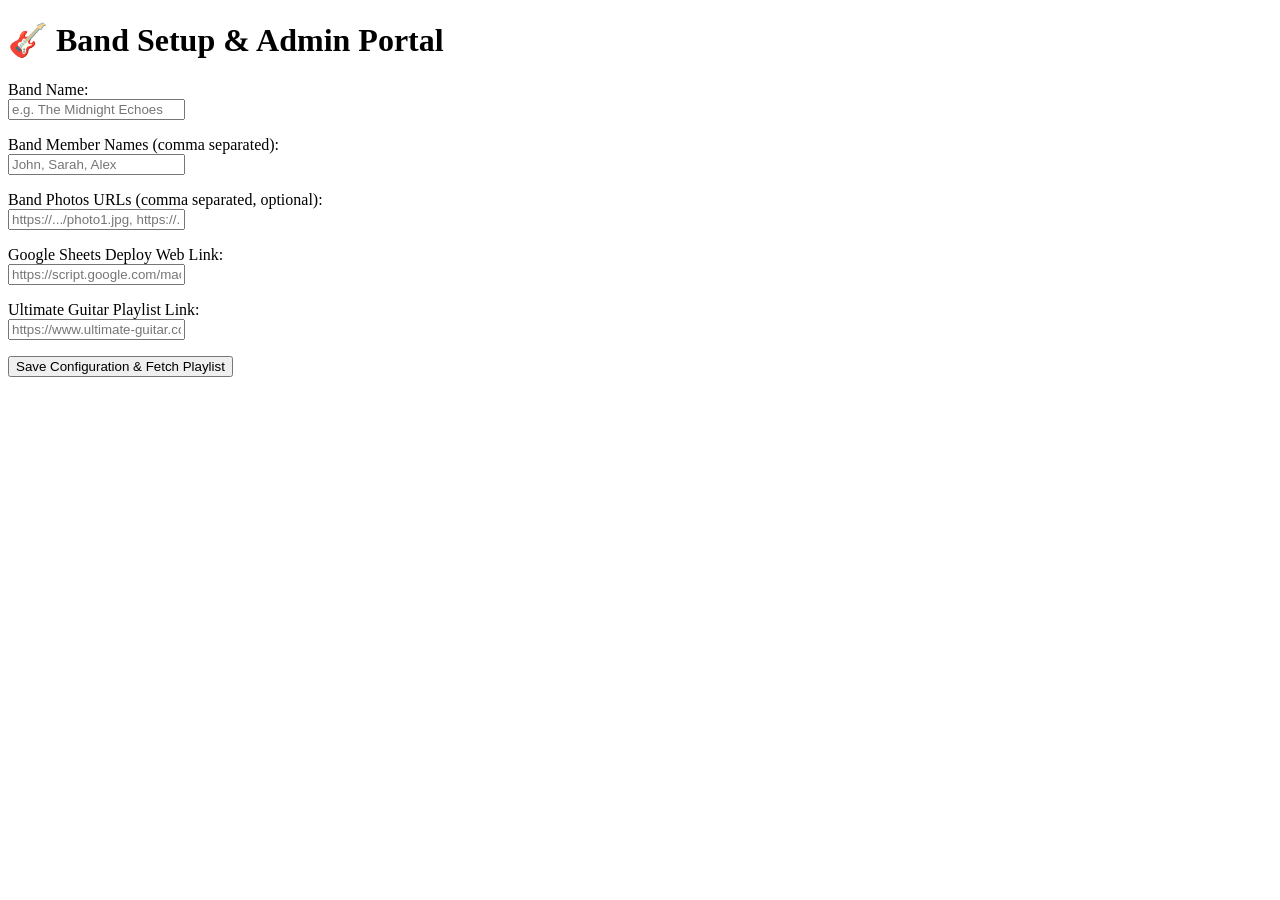
==== commit f943d997: "Update admin.html" ====
--- a/admin.html
+++ b/admin.html
@@ -3,43 +3,43 @@
 <head>
   <meta charset="UTF-8">
   <meta name="viewport" content="width=device-width, initial-scale=1.0">
-  <title>Admin Setup</title>
+  <title>Band Admin Setup</title>
 </head>
 <body>
-  <h1>Band Configuration</h1>
+  <h1>🎸 Band Setup & Admin Portal</h1>
 
   <form id="adminForm">
     <p>
       <label for="bandName">Band Name:</label><br>
-      <input type="text" id="bandName" name="bandName" required>
+      <input type="text" id="bandName" name="bandName" required placeholder="e.g. The Midnight Echoes">
     </p>
 
     <p>
       <label for="bandMembers">Band Member Names (comma separated):</label><br>
-      <input type="text" id="bandMembers" name="bandMembers" placeholder="John, Sarah, Alex" required>
+      <input type="text" id="bandMembers" name="bandMembers" required placeholder="John, Sarah, Alex">
     </p>
 
     <p>
-      <label for="bandPhotos">Band Photos (optional):</label><br>
-      <input type="file" id="bandPhotos" name="bandPhotos" accept="image/*" multiple>
+      <label for="bandPhotos">Band Photos URLs (comma separated, optional):</label><br>
+      <input type="text" id="bandPhotos" name="bandPhotos" placeholder="https://.../photo1.jpg, https://.../photo2.jpg">
     </p>
 
     <p>
       <label for="googleSheetsDeployUrl">Google Sheets Deploy Web Link:</label><br>
-      <input type="url" id="googleSheetsDeployUrl" name="googleSheetsDeployUrl" required>
+      <input type="url" id="googleSheetsDeployUrl" name="googleSheetsDeployUrl" required placeholder="https://script.google.com/macros/s/.../exec">
     </p>
 
     <p>
-      <label for="ugPlaylistUrl">UG Playlist Link:</label><br>
-      <input type="url" id="ugPlaylistUrl" name="ugPlaylistUrl" required>
+      <label for="ugPlaylistUrl">Ultimate Guitar Playlist Link:</label><br>
+      <input type="url" id="ugPlaylistUrl" name="ugPlaylistUrl" required placeholder="https://www.ultimate-guitar.com/user/playlist/...">
     </p>
 
     <p>
-      <button type="submit">Save Configuration</button>
+      <button type="submit" id="submitBtn">Save Configuration & Fetch Playlist</button>
     </p>
   </form>
 
-  <div id="status"></div>
+  <div id="statusMessage"></div>
 
   <script src="js/admin.js"></script>
 </body>
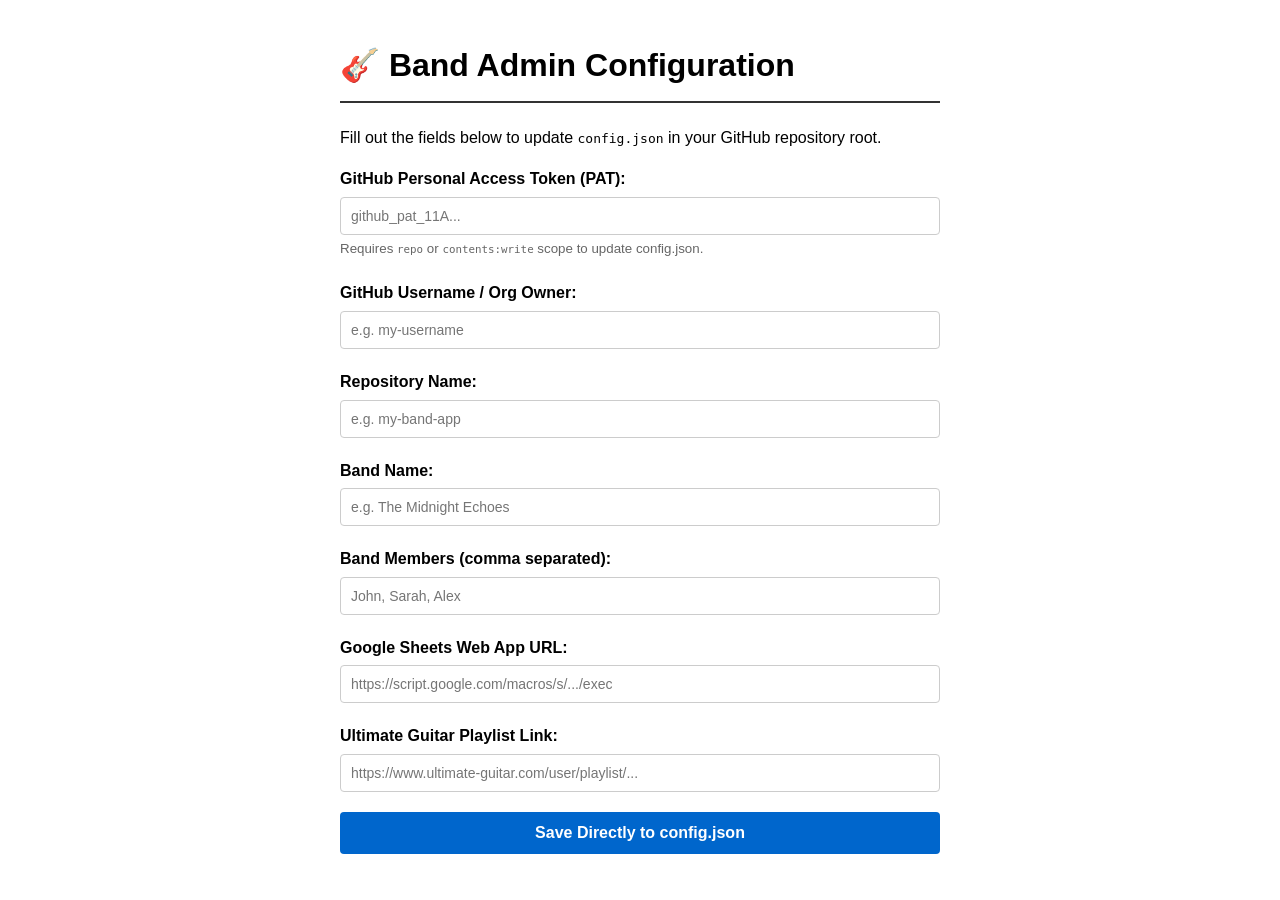
==== commit 06db2a0f: "Update admin.html" ====
--- a/admin.html
+++ b/admin.html
@@ -4,42 +4,65 @@
   <meta charset="UTF-8">
   <meta name="viewport" content="width=device-width, initial-scale=1.0">
   <title>Band Admin Setup</title>
+  <style>
+    body { font-family: -apple-system, BlinkMacSystemFont, "Segoe UI", Roboto, sans-serif; margin: 40px auto; max-width: 600px; padding: 0 20px; line-height: 1.6; }
+    h1 { border-bottom: 2px solid #333; padding-bottom: 10px; }
+    .form-group { margin-bottom: 20px; }
+    label { font-weight: bold; display: block; margin-bottom: 5px; }
+    input[type="text"], input[type="url"], input[type="password"] { width: 100%; padding: 10px; box-sizing: border-box; border: 1px solid #ccc; border-radius: 4px; font-size: 14px; }
+    button { background-color: #0066cc; color: white; padding: 12px 20px; border: none; border-radius: 4px; cursor: pointer; font-size: 16px; font-weight: bold; width: 100%; }
+    button:hover { background-color: #0052a3; }
+    #statusMessage { margin-top: 20px; padding: 12px; border-radius: 4px; font-weight: bold; }
+    .success { background-color: #d4edda; color: #155724; border: 1px solid #c3e6cb; }
+    .error { background-color: #f8d7da; color: #721c24; border: 1px solid #f5c6cb; }
+  </style>
 </head>
 <body>
-  <h1>🎸 Band Setup & Admin Portal</h1>
+
+  <h1>🎸 Band Admin Configuration</h1>
+  <p>Fill out the fields below to update <code>config.json</code> in your GitHub repository root.</p>
 
   <form id="adminForm">
-    <p>
-      <label for="bandName">Band Name:</label><br>
-      <input type="text" id="bandName" name="bandName" required placeholder="e.g. The Midnight Echoes">
-    </p>
+    <div class="form-group">
+      <label for="githubToken">GitHub Personal Access Token (PAT):</label>
+      <input type="password" id="githubToken" required placeholder="github_pat_11A...">
+      <small style="color: #666;">Requires <code>repo</code> or <code>contents:write</code> scope to update config.json.</small>
+    </div>
 
-    <p>
-      <label for="bandMembers">Band Member Names (comma separated):</label><br>
-      <input type="text" id="bandMembers" name="bandMembers" required placeholder="John, Sarah, Alex">
-    </p>
+    <div class="form-group">
+      <label for="repoOwner">GitHub Username / Org Owner:</label>
+      <input type="text" id="repoOwner" required placeholder="e.g. my-username">
+    </div>
 
-    <p>
-      <label for="bandPhotos">Band Photos URLs (comma separated, optional):</label><br>
-      <input type="text" id="bandPhotos" name="bandPhotos" placeholder="https://.../photo1.jpg, https://.../photo2.jpg">
-    </p>
+    <div class="form-group">
+      <label for="repoName">Repository Name:</label>
+      <input type="text" id="repoName" required placeholder="e.g. my-band-app">
+    </div>
 
-    <p>
-      <label for="googleSheetsDeployUrl">Google Sheets Deploy Web Link:</label><br>
-      <input type="url" id="googleSheetsDeployUrl" name="googleSheetsDeployUrl" required placeholder="https://script.google.com/macros/s/.../exec">
-    </p>
+    <div class="form-group">
+      <label for="bandName">Band Name:</label>
+      <input type="text" id="bandName" required placeholder="e.g. The Midnight Echoes">
+    </div>
 
-    <p>
-      <label for="ugPlaylistUrl">Ultimate Guitar Playlist Link:</label><br>
-      <input type="url" id="ugPlaylistUrl" name="ugPlaylistUrl" required placeholder="https://www.ultimate-guitar.com/user/playlist/...">
-    </p>
+    <div class="form-group">
+      <label for="bandMembers">Band Members (comma separated):</label>
+      <input type="text" id="bandMembers" required placeholder="John, Sarah, Alex">
+    </div>
 
-    <p>
-      <button type="submit" id="submitBtn">Save Configuration & Fetch Playlist</button>
-    </p>
+    <div class="form-group">
+      <label for="googleSheetsDeployUrl">Google Sheets Web App URL:</label>
+      <input type="url" id="googleSheetsDeployUrl" placeholder="https://script.google.com/macros/s/.../exec">
+    </div>
+
+    <div class="form-group">
+      <label for="ugPlaylistUrl">Ultimate Guitar Playlist Link:</label>
+      <input type="url" id="ugPlaylistUrl" required placeholder="https://www.ultimate-guitar.com/user/playlist/...">
+    </div>
+
+    <button type="submit" id="submitBtn">Save Directly to config.json</button>
   </form>
 
-  <div id="statusMessage"></div>
+  <div id="statusMessage" style="display: none;"></div>
 
   <script src="js/admin.js"></script>
 </body>
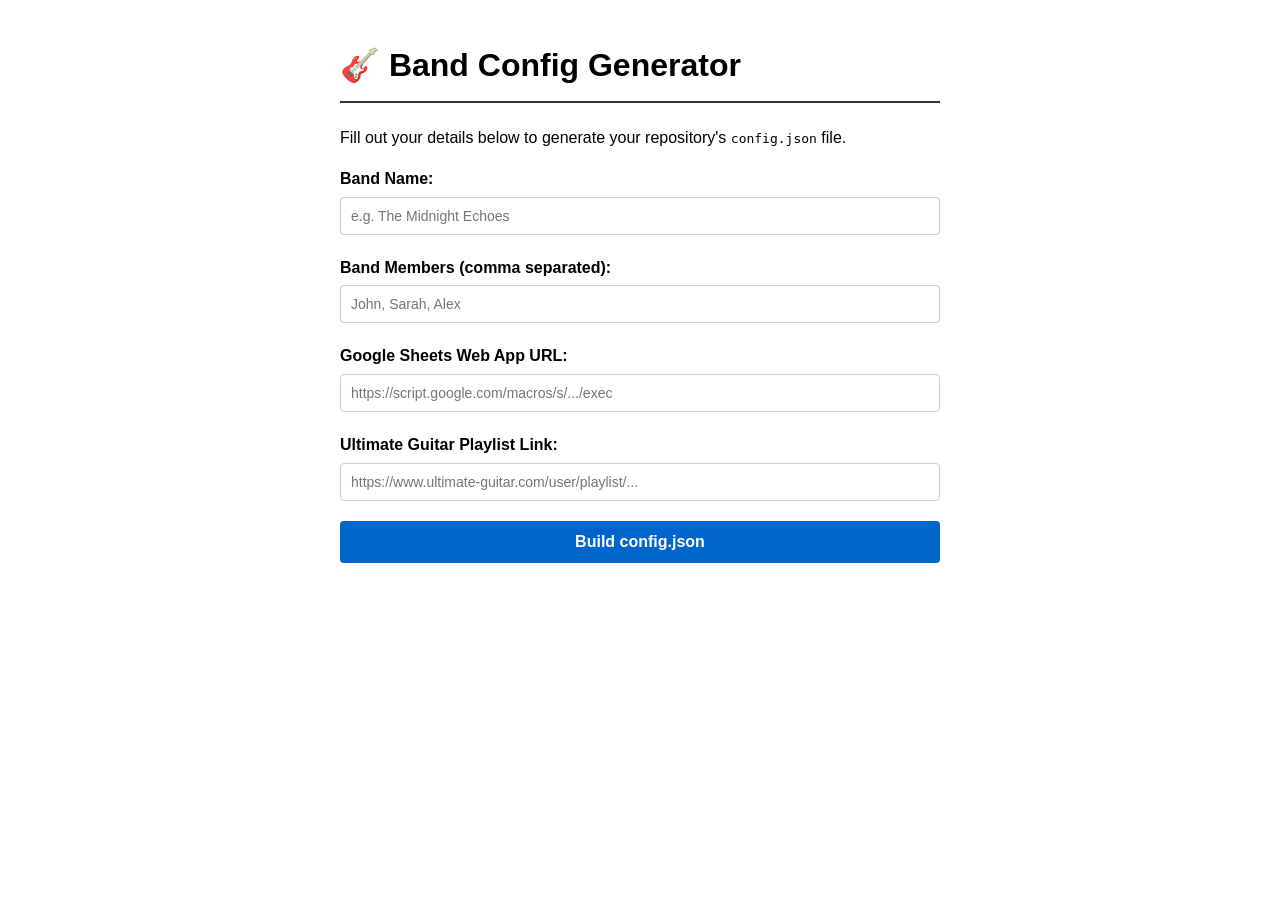
==== commit 392059ef: "Update admin.html" ====
--- a/admin.html
+++ b/admin.html
@@ -3,42 +3,26 @@
 <head>
   <meta charset="UTF-8">
   <meta name="viewport" content="width=device-width, initial-scale=1.0">
-  <title>Band Admin Setup</title>
+  <title>Band Configuration Generator</title>
   <style>
     body { font-family: -apple-system, BlinkMacSystemFont, "Segoe UI", Roboto, sans-serif; margin: 40px auto; max-width: 600px; padding: 0 20px; line-height: 1.6; }
     h1 { border-bottom: 2px solid #333; padding-bottom: 10px; }
     .form-group { margin-bottom: 20px; }
     label { font-weight: bold; display: block; margin-bottom: 5px; }
-    input[type="text"], input[type="url"], input[type="password"] { width: 100%; padding: 10px; box-sizing: border-box; border: 1px solid #ccc; border-radius: 4px; font-size: 14px; }
+    input[type="text"], input[type="url"] { width: 100%; padding: 10px; box-sizing: border-box; border: 1px solid #ccc; border-radius: 4px; font-size: 14px; }
     button { background-color: #0066cc; color: white; padding: 12px 20px; border: none; border-radius: 4px; cursor: pointer; font-size: 16px; font-weight: bold; width: 100%; }
     button:hover { background-color: #0052a3; }
-    #statusMessage { margin-top: 20px; padding: 12px; border-radius: 4px; font-weight: bold; }
-    .success { background-color: #d4edda; color: #155724; border: 1px solid #c3e6cb; }
-    .error { background-color: #f8d7da; color: #721c24; border: 1px solid #f5c6cb; }
+    #downloadSection { margin-top: 25px; padding: 15px; background-color: #e9ecef; border-radius: 6px; display: none; }
+    .download-btn { display: inline-block; text-align: center; background-color: #28a745; color: white; text-decoration: none; padding: 12px 20px; border-radius: 4px; font-weight: bold; width: 93%; }
+    .download-btn:hover { background-color: #218838; }
   </style>
 </head>
 <body>
 
-  <h1>🎸 Band Admin Configuration</h1>
-  <p>Fill out the fields below to update <code>config.json</code> in your GitHub repository root.</p>
+  <h1>🎸 Band Config Generator</h1>
+  <p>Fill out your details below to generate your repository's <code>config.json</code> file.</p>
 
   <form id="adminForm">
-    <div class="form-group">
-      <label for="githubToken">GitHub Personal Access Token (PAT):</label>
-      <input type="password" id="githubToken" required placeholder="github_pat_11A...">
-      <small style="color: #666;">Requires <code>repo</code> or <code>contents:write</code> scope to update config.json.</small>
-    </div>
-
-    <div class="form-group">
-      <label for="repoOwner">GitHub Username / Org Owner:</label>
-      <input type="text" id="repoOwner" required placeholder="e.g. my-username">
-    </div>
-
-    <div class="form-group">
-      <label for="repoName">Repository Name:</label>
-      <input type="text" id="repoName" required placeholder="e.g. my-band-app">
-    </div>
-
     <div class="form-group">
       <label for="bandName">Band Name:</label>
       <input type="text" id="bandName" required placeholder="e.g. The Midnight Echoes">
@@ -51,7 +35,7 @@
 
     <div class="form-group">
       <label for="googleSheetsDeployUrl">Google Sheets Web App URL:</label>
-      <input type="url" id="googleSheetsDeployUrl" placeholder="https://script.google.com/macros/s/.../exec">
+      <input type="url" id="googleSheetsDeployUrl" required placeholder="https://script.google.com/macros/s/.../exec">
     </div>
 
     <div class="form-group">
@@ -59,10 +43,14 @@
       <input type="url" id="ugPlaylistUrl" required placeholder="https://www.ultimate-guitar.com/user/playlist/...">
     </div>
 
-    <button type="submit" id="submitBtn">Save Directly to config.json</button>
+    <button type="submit">Build config.json</button>
   </form>
 
-  <div id="statusMessage" style="display: none;"></div>
+  <div id="downloadSection">
+    <p><strong>Config generated successfully!</strong></p>
+    <p>Click below to download your <code>config.json</code> file and place it into your project's root folder:</p>
+    <a id="downloadBtn" class="download-btn" download="config.json">📥 Download config.json</a>
+  </div>
 
   <script src="js/admin.js"></script>
 </body>
